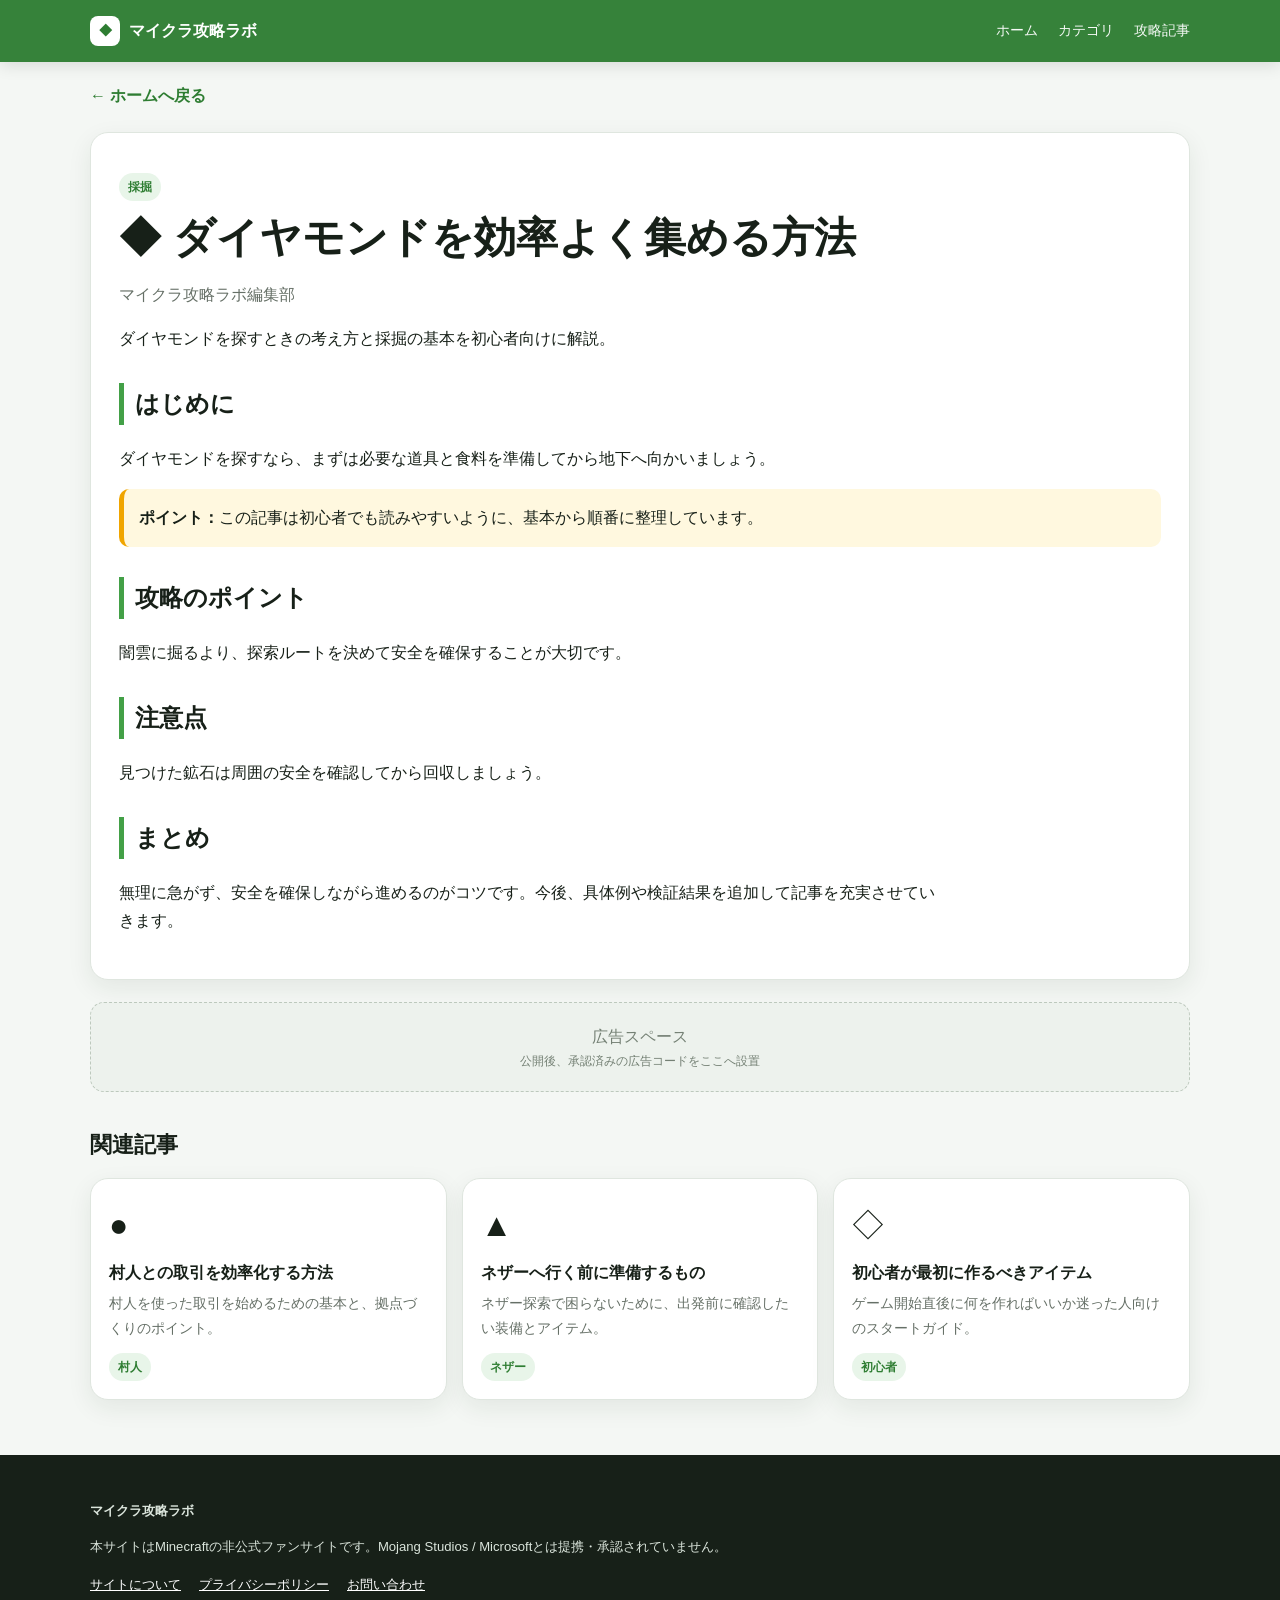
==== article.html @ 5a359837 "Add files via upload" ====
<!doctype html>
<html lang="ja">
<head>
  <meta charset="utf-8"><meta name="viewport" content="width=device-width,initial-scale=1">
  <meta name="description" content="マイクラ攻略ラボの記事">
  <title>攻略記事 | マイクラ攻略ラボ</title>
  <link rel="stylesheet" href="styles.css">
</head>
<body>
<header class="site-header"><div class="wrap header-inner"><a class="brand" href="./"><span class="brand-icon">◆</span><span>マイクラ攻略ラボ</span></a><nav class="desktop-nav"><a href="./">ホーム</a><a href="./#categories">カテゴリ</a><a href="./#latest">攻略記事</a></nav></div></header>
<main class="wrap">
  <a class="back" href="./">← ホームへ戻る</a>
  <article id="article" class="article-page"></article>
  <section class="ad-slot" aria-label="広告"><span>広告スペース</span><small>公開後、承認済みの広告コードをここへ設置</small></section>
  <section class="section"><div class="section-head"><h2>関連記事</h2></div><div id="related" class="article-grid"></div></section>
</main>
<footer class="site-footer"><div class="wrap"><p><strong>マイクラ攻略ラボ</strong></p><p>本サイトはMinecraftの非公式ファンサイトです。Mojang Studios / Microsoftとは提携・承認されていません。</p><div class="footer-links"><a href="about.html">サイトについて</a><a href="privacy.html">プライバシーポリシー</a><a href="contact.html">お問い合わせ</a></div></div></footer>
<script src="app.js"></script>
<script>
const id=Number(new URLSearchParams(location.search).get("id"))||1;
const a=articles.find(x=>x.id===id)||articles[0];
document.title=`${a.title}｜マイクラ攻略ラボ`;
document.querySelector('meta[name="description"]').content=a.desc;
document.getElementById("article").innerHTML=`
<span class="tag">${a.cat}</span><h1>${a.icon} ${a.title}</h1>
<p class="muted">マイクラ攻略ラボ編集部</p>
<p>${a.desc}</p>
<h2>はじめに</h2><p>${a.body[0]}</p>
<div class="tip"><strong>ポイント：</strong>この記事は初心者でも読みやすいように、基本から順番に整理しています。</div>
<h2>攻略のポイント</h2><p>${a.body[1]}</p>
<h2>注意点</h2><p>${a.body[2]}</p>
<h2>まとめ</h2><p>無理に急がず、安全を確保しながら進めるのがコツです。今後、具体例や検証結果を追加して記事を充実させていきます。</p>`;
const rel=articles.filter(x=>x.id!==a.id && x.cat===a.cat).slice(0,3);
document.getElementById("related").innerHTML=(rel.length?rel:articles.filter(x=>x.id!==a.id).slice(0,3)).map(card).join("");
</script>
</body>
</html>
---- styles.css ----
:root{
  --green:#2e7d32;--green2:#43a047;--green3:#e8f5e9;--ink:#172018;
  --muted:#667067;--bg:#f4f7f4;--card:#fff;--line:#dfe6df;
  --shadow:0 8px 24px rgba(22,50,27,.08);--radius:18px;
}
*{box-sizing:border-box}
html{scroll-behavior:smooth}
body{margin:0;background:var(--bg);color:var(--ink);font-family:-apple-system,BlinkMacSystemFont,"Noto Sans JP","Yu Gothic",sans-serif;line-height:1.75}
a{color:inherit}
.wrap{width:min(1100px,calc(100% - 28px));margin:auto}
.site-header{position:sticky;top:0;z-index:20;background:rgba(46,125,50,.96);backdrop-filter:blur(10px);color:#fff;box-shadow:0 3px 16px rgba(0,0,0,.12)}
.header-inner{min-height:62px;display:flex;align-items:center;justify-content:space-between;gap:20px}
.brand{text-decoration:none;font-weight:900;display:flex;align-items:center;gap:9px}
.brand-icon{width:30px;height:30px;display:grid;place-items:center;background:#fff;color:var(--green);border-radius:8px;font-size:13px}
.desktop-nav{display:flex;gap:20px;font-size:.9rem}
.desktop-nav a{text-decoration:none;opacity:.95}
.hero{margin-top:22px;border-radius:24px;padding:42px 28px;color:#fff;background:linear-gradient(135deg,#246b2b,#4caf50);box-shadow:var(--shadow)}
.eyebrow{font-size:.75rem;letter-spacing:.16em;font-weight:800;opacity:.82}
.hero h1{font-size:clamp(2rem,6vw,3.5rem);line-height:1.18;margin:8px 0 12px}
.hero-copy{max-width:720px;margin:0;opacity:.96}
.search{display:flex;gap:8px;margin-top:24px;max-width:720px}
.search input{min-width:0;flex:1;border:0;border-radius:13px;padding:15px 16px;font-size:16px;outline:none}
.search button{border:0;border-radius:13px;padding:0 22px;background:#174d1d;color:#fff;font-weight:800;font-size:15px}
.section{margin:34px 0}
.section-head{display:flex;align-items:center;justify-content:space-between;gap:15px;margin-bottom:14px}
.section-head h2{font-size:1.35rem;margin:0}
.section-head a,.text-button{color:var(--green);font-weight:800;text-decoration:none;background:none;border:0;cursor:pointer}
.article-grid{display:grid;grid-template-columns:repeat(3,1fr);gap:15px}
.card{background:var(--card);border:1px solid var(--line);border-radius:var(--radius);padding:18px;box-shadow:var(--shadow);transition:.16s transform,.16s box-shadow;text-decoration:none}
.card:hover{transform:translateY(-3px);box-shadow:0 12px 30px rgba(22,50,27,.12)}
.card-icon{font-size:2rem;margin-bottom:8px}
.card h3{font-size:1.02rem;line-height:1.45;margin:0 0 7px}
.card p{font-size:.88rem;color:var(--muted);margin:0}
.tag{display:inline-block;margin-top:12px;padding:4px 9px;border-radius:999px;background:var(--green3);color:var(--green);font-size:.72rem;font-weight:900}
.category-grid{display:grid;grid-template-columns:repeat(4,1fr);gap:12px}
.category{background:#fff;border:1px solid var(--line);border-radius:15px;padding:17px 12px;text-align:center;box-shadow:var(--shadow);cursor:pointer;font-weight:900}
.category-icon{font-size:1.8rem;display:block;margin-bottom:4px}
.info-card{background:#fff;border:1px solid var(--line);border-radius:var(--radius);padding:22px;box-shadow:var(--shadow)}
.ad-slot{min-height:90px;margin:22px 0;border:1px dashed #bdc9bd;border-radius:14px;background:#edf2ed;display:flex;flex-direction:column;align-items:center;justify-content:center;color:#748074;text-align:center}
.ad-slot small{font-size:.72rem}
.muted{color:var(--muted)}
.hidden{display:none!important}
.site-footer{margin-top:55px;padding:32px 0 95px;background:#172018;color:#dbe5dc;font-size:.82rem}
.footer-links{display:flex;gap:18px;flex-wrap:wrap;margin:15px 0}
.footer-links a{color:#fff}
.copyright{opacity:.65}
.bottom-nav{display:none}
.sr-only{position:absolute;width:1px;height:1px;padding:0;margin:-1px;overflow:hidden;clip:rect(0,0,0,0);white-space:nowrap;border:0}
.article-page{background:#fff;border:1px solid var(--line);border-radius:var(--radius);padding:28px;box-shadow:var(--shadow);margin-top:22px}
.article-page h1{font-size:clamp(1.7rem,5vw,2.6rem);line-height:1.3;margin:10px 0}
.article-page h2{border-left:5px solid var(--green2);padding-left:11px;margin-top:30px}
.article-page p{max-width:820px}
.tip{padding:15px;border-left:5px solid #f0a500;background:#fff8df;border-radius:10px}
.back{display:inline-block;margin:20px 0 0;color:var(--green);font-weight:900;text-decoration:none}
@media(max-width:760px){
  body{padding-bottom:66px}
  .desktop-nav{display:none}
  .hero{padding:30px 19px;border-radius:19px}
  .article-grid{grid-template-columns:1fr}
  .category-grid{grid-template-columns:repeat(2,1fr)}
  .bottom-nav{display:grid;position:fixed;z-index:30;bottom:0;left:0;right:0;height:65px;background:#fff;border-top:1px solid var(--line);grid-template-columns:repeat(3,1fr);box-shadow:0 -5px 18px rgba(0,0,0,.08)}
  .bottom-nav a,.bottom-nav button{border:0;background:#fff;text-decoration:none;color:#465046;font-size:.72rem;display:flex;flex-direction:column;align-items:center;justify-content:center;gap:1px}
  .bottom-nav span{font-size:1.35rem;line-height:1}
  .site-footer{padding-bottom:90px}
  .search button{padding:0 16px}
}
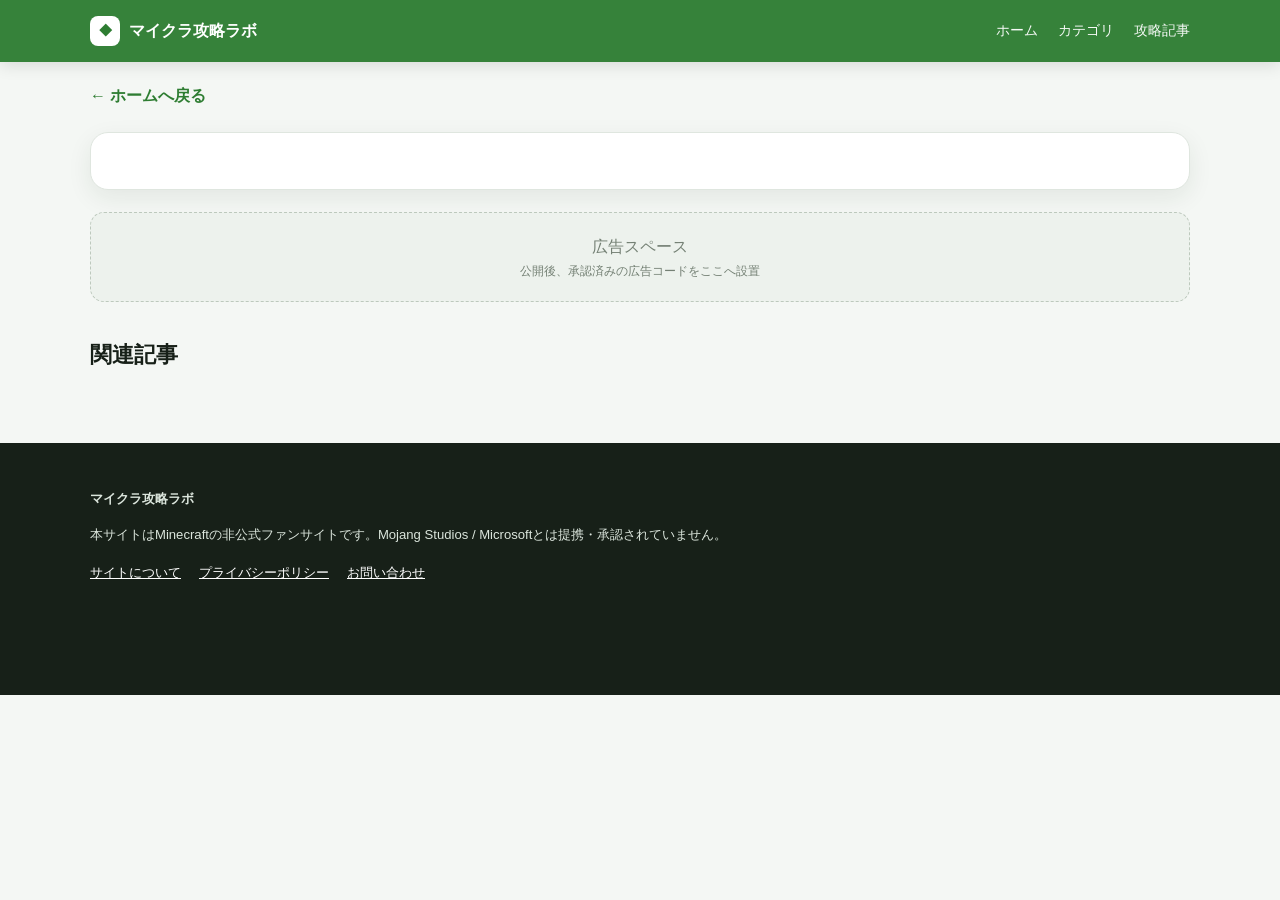
==== commit 09a4574b: "Add files via upload" ====
--- a/article.html
+++ b/article.html
@@ -9,10 +9,10 @@
 <body>
 <header class="site-header"><div class="wrap header-inner"><a class="brand" href="./"><span class="brand-icon">◆</span><span>マイクラ攻略ラボ</span></a><nav class="desktop-nav"><a href="./">ホーム</a><a href="./#categories">カテゴリ</a><a href="./#latest">攻略記事</a></nav></div></header>
 <main class="wrap">
-  <a class="back" href="./">← ホームへ戻る</a>
-  <article id="article" class="article-page"></article>
-  <section class="ad-slot" aria-label="広告"><span>広告スペース</span><small>公開後、承認済みの広告コードをここへ設置</small></section>
-  <section class="section"><div class="section-head"><h2>関連記事</h2></div><div id="related" class="article-grid"></div></section>
+<a class="back" href="./">← ホームへ戻る</a>
+<article id="article" class="article-page"></article>
+<section class="ad-slot" aria-label="広告"><span>広告スペース</span><small>公開後、承認済みの広告コードをここへ設置</small></section>
+<section class="section"><div class="section-head"><h2>関連記事</h2></div><div id="related" class="article-grid"></div></section>
 </main>
 <footer class="site-footer"><div class="wrap"><p><strong>マイクラ攻略ラボ</strong></p><p>本サイトはMinecraftの非公式ファンサイトです。Mojang Studios / Microsoftとは提携・承認されていません。</p><div class="footer-links"><a href="about.html">サイトについて</a><a href="privacy.html">プライバシーポリシー</a><a href="contact.html">お問い合わせ</a></div></div></footer>
 <script src="app.js"></script>
@@ -34,4 +34,4 @@
 document.getElementById("related").innerHTML=(rel.length?rel:articles.filter(x=>x.id!==a.id).slice(0,3)).map(card).join("");
 </script>
 </body>
-</html>
+</html>
